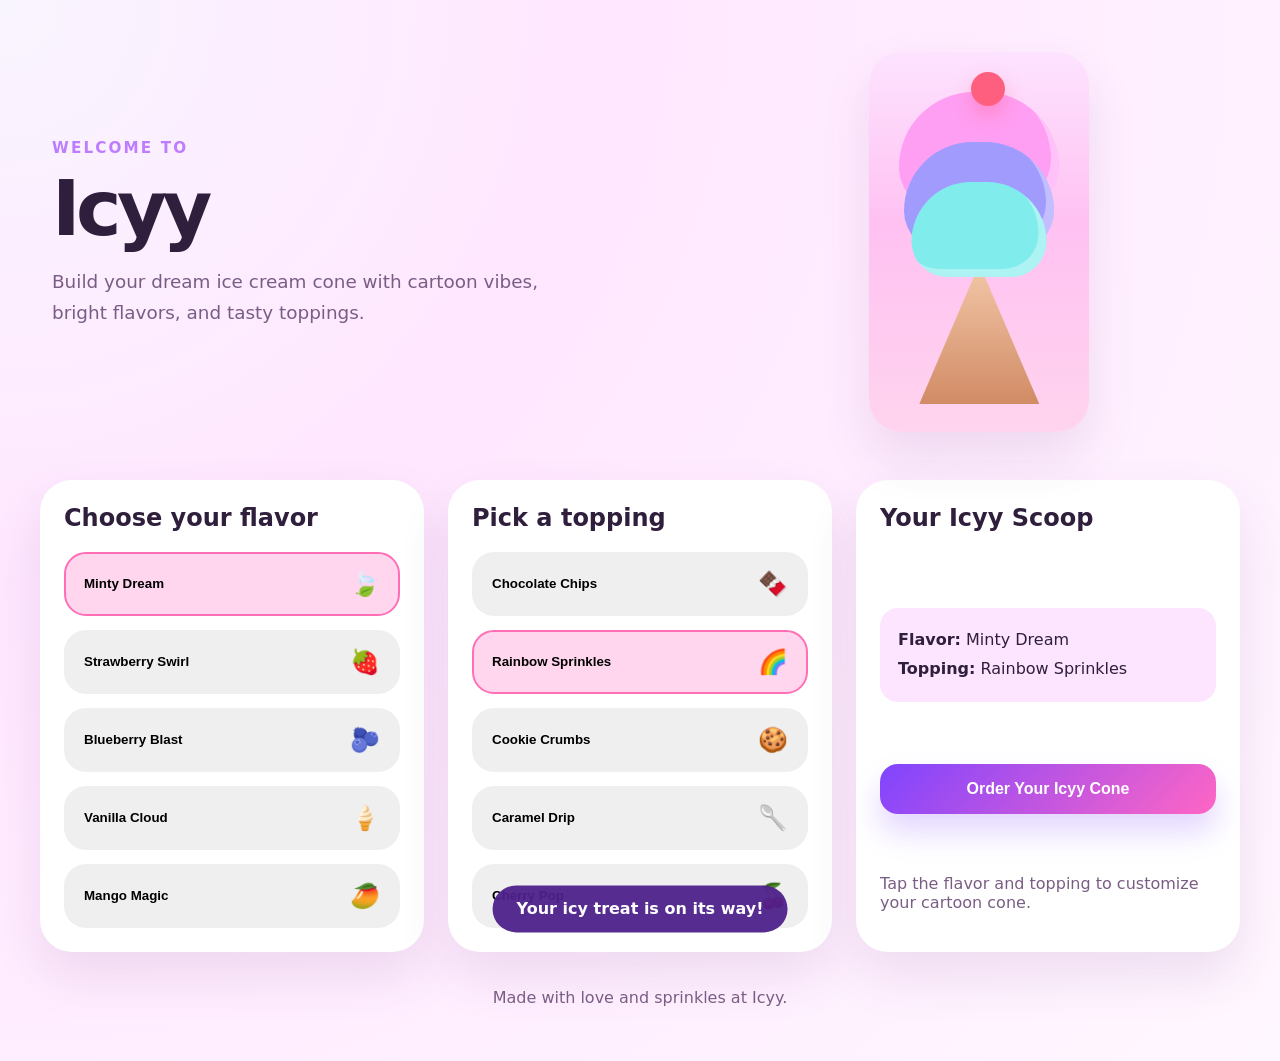
==== index.html @ 004eb53b "Initial commit has been done" ====
<!DOCTYPE html>
<html lang="en">
<head>
  <meta charset="UTF-8" />
  <meta name="viewport" content="width=device-width, initial-scale=1.0" />
  <title>Icyy Ice Cream Shop</title>
  <link rel="stylesheet" href="style.css" />
</head>
<body>
  <div class="page-shell">
    <header class="hero">
      <div class="hero-text">
        <span class="eyebrow">Welcome to</span>
        <h1>Icyy</h1>
        <p>Build your dream ice cream cone with cartoon vibes, bright flavors, and tasty toppings.</p>
      </div>
      <div class="hero-visual">
        <div class="ice-cream-card">
          <div class="cone"></div>
          <div class="scoop scoop-1"></div>
          <div class="scoop scoop-2"></div>
          <div class="scoop scoop-3"></div>
          <div class="cherry"></div>
        </div>
      </div>
    </header>

    <main>
      <section class="builder-panel">
        <div class="panel card">
          <h2>Choose your flavor</h2>
          <div class="options-grid" id="flavorOptions"></div>
        </div>

        <div class="panel card">
          <h2>Pick a topping</h2>
          <div class="options-grid" id="toppingOptions"></div>
        </div>

        <div class="panel card summary-card">
          <h2>Your Icyy Scoop</h2>
          <div class="summary-block">
            <p><strong>Flavor:</strong> <span id="selectedFlavor">Mint</span></p>
            <p><strong>Topping:</strong> <span id="selectedTopping">Chocolate Chips</span></p>
          </div>
          <button id="orderButton" class="button">Order Your Icyy Cone</button>
          <p class="note">Tap the flavor and topping to customize your cartoon cone.</p>
        </div>
      </section>
    </main>

    <footer>
      <p>Made with love and sprinkles at Icyy.</p>
    </footer>
  </div>

  <div class="toast" id="toast">Your icy treat is on its way!</div>

  <script src="script.js"></script>
</body>
</html>
---- style.css ----
:root {
  --bg: #fff7ff;
  --surface: #ffffff;
  --surface-soft: #fde4ff;
  --text: #2f1f3c;
  --text-secondary: #7a5d85;
  --accent: #ff6fb5;
  --accent-soft: #ffd6ee;
  --shadow: 0 24px 50px rgba(118, 57, 128, 0.12);
  --button: #7f44ff;
  --button-hover: #8748ff;
}

* {
  box-sizing: border-box;
}

body {
  margin: 0;
  font-family: 'Inter', system-ui, sans-serif;
  background: radial-gradient(circle at top left, #f9f5ff 0%, #ffe7ff 35%, #fff7ff 100%);
  color: var(--text);
}

.page-shell {
  min-height: 100vh;
  display: flex;
  flex-direction: column;
  padding: 24px;
}

.hero {
  display: grid;
  grid-template-columns: 1.3fr 1fr;
  gap: 32px;
  align-items: center;
  padding: 28px;
}

.hero-text {
  max-width: 620px;
}

.eyebrow {
  display: inline-block;
  font-size: 0.95rem;
  font-weight: 700;
  letter-spacing: 0.14em;
  text-transform: uppercase;
  color: #be7cff;
  margin-bottom: 16px;
}

h1 {
  margin: 0;
  font-size: clamp(3rem, 6vw, 5rem);
  line-height: 0.95;
  letter-spacing: -0.06em;
}

.hero p {
  font-size: 1.15rem;
  color: var(--text-secondary);
  max-width: 520px;
  margin-top: 20px;
  line-height: 1.7;
}

.hero-visual {
  display: flex;
  justify-content: center;
}

.ice-cream-card {
  position: relative;
  width: 220px;
  height: 380px;
  border-radius: 2rem;
  background: linear-gradient(180deg, #fde3ff 0%, #ffc1f2 45%, #ffd4ee 100%);
  box-shadow: var(--shadow);
  display: flex;
  align-items: flex-end;
  justify-content: center;
  padding-bottom: 24px;
}

.cone {
  width: 120px;
  height: 140px;
  background: linear-gradient(180deg, #f3c8a9 0%, #d18b65 100%);
  clip-path: polygon(50% 0%, 0% 100%, 100% 100%);
  position: absolute;
  bottom: 28px;
}

.scoop {
  width: 160px;
  height: 120px;
  border-radius: 100px 100px 60px 60px;
  position: absolute;
  left: 50%;
  transform: translateX(-50%);
  box-shadow: inset -8px -8px 0 rgba(255,255,255,0.35);
}

.scoop-1 {
  top: 40px;
  background: #ff9ff3;
}

.scoop-2 {
  top: 90px;
  background: #a29bfe;
  width: 150px;
  height: 110px;
}

.scoop-3 {
  top: 130px;
  background: #81ecec;
  width: 135px;
  height: 95px;
}

.cherry {
  width: 34px;
  height: 34px;
  border-radius: 50%;
  background: #ff5f7f;
  position: absolute;
  top: 20px;
  left: 54%;
  transform: translateX(-50%);
  box-shadow: 0 10px 20px rgba(255,95,127,0.35);
}

.builder-panel {
  display: grid;
  grid-template-columns: repeat(3, minmax(0, 1fr));
  gap: 24px;
  margin: 20px auto 0;
  width: min(1200px, 100%);
}

.card {
  background: var(--surface);
  border-radius: 32px;
  padding: 24px;
  box-shadow: var(--shadow);
}

.panel h2 {
  margin-top: 0;
  color: var(--text);
}

.options-grid {
  display: grid;
  gap: 14px;
  margin-top: 18px;
}

.option {
  display: flex;
  align-items: center;
  justify-content: space-between;
  padding: 16px 18px;
  border-radius: 22px;
  border: 2px solid transparent;
  cursor: pointer;
  transition: transform 0.25s ease, border-color 0.25s ease, background 0.25s ease;
}

.option:hover {
  transform: translateX(4px);
}

.option.selected {
  border-color: var(--accent);
  background: var(--accent-soft);
}

.option span {
  font-weight: 700;
}

.option .emoji {
  font-size: 1.5rem;
}

.summary-card {
  display: flex;
  flex-direction: column;
  justify-content: space-between;
}

.summary-block {
  background: var(--surface-soft);
  border-radius: 18px;
  padding: 18px;
  margin-top: 14px;
}

.summary-block p {
  margin: 0;
  line-height: 1.8;
}

.button {
  margin-top: 20px;
  width: 100%;
  border: none;
  background: linear-gradient(135deg, var(--button), #ff66c4);
  color: white;
  font-size: 1rem;
  font-weight: 700;
  padding: 16px 18px;
  border-radius: 18px;
  cursor: pointer;
  box-shadow: 0 18px 30px rgba(127, 68, 255, 0.22);
  transition: transform 0.2s ease, box-shadow 0.2s ease;
}

.button:hover {
  transform: translateY(-2px);
  box-shadow: 0 22px 35px rgba(127, 68, 255, 0.3);
}

.note {
  margin-top: 18px;
  color: var(--text-secondary);
}

footer {
  margin-top: auto;
  padding: 20px 0 14px;
  text-align: center;
  color: var(--text-secondary);
}

.toast {
  position: fixed;
  left: 50%;
  bottom: 24px;
  transform: translateX(-50%) translateY(120%);
  background: rgba(79, 33, 139, 0.95);
  color: white;
  border-radius: 999px;
  padding: 14px 24px;
  font-weight: 700;
  transition: transform 0.35s ease;
  pointer-events: none;
}

.toast.visible {
  transform: translateX(-50%) translateY(0);
}

@media (max-width: 900px) {
  .hero {
    grid-template-columns: 1fr;
    text-align: center;
  }

  .hero-visual {
    order: -1;
  }

  .builder-panel {
    grid-template-columns: 1fr;
  }
}
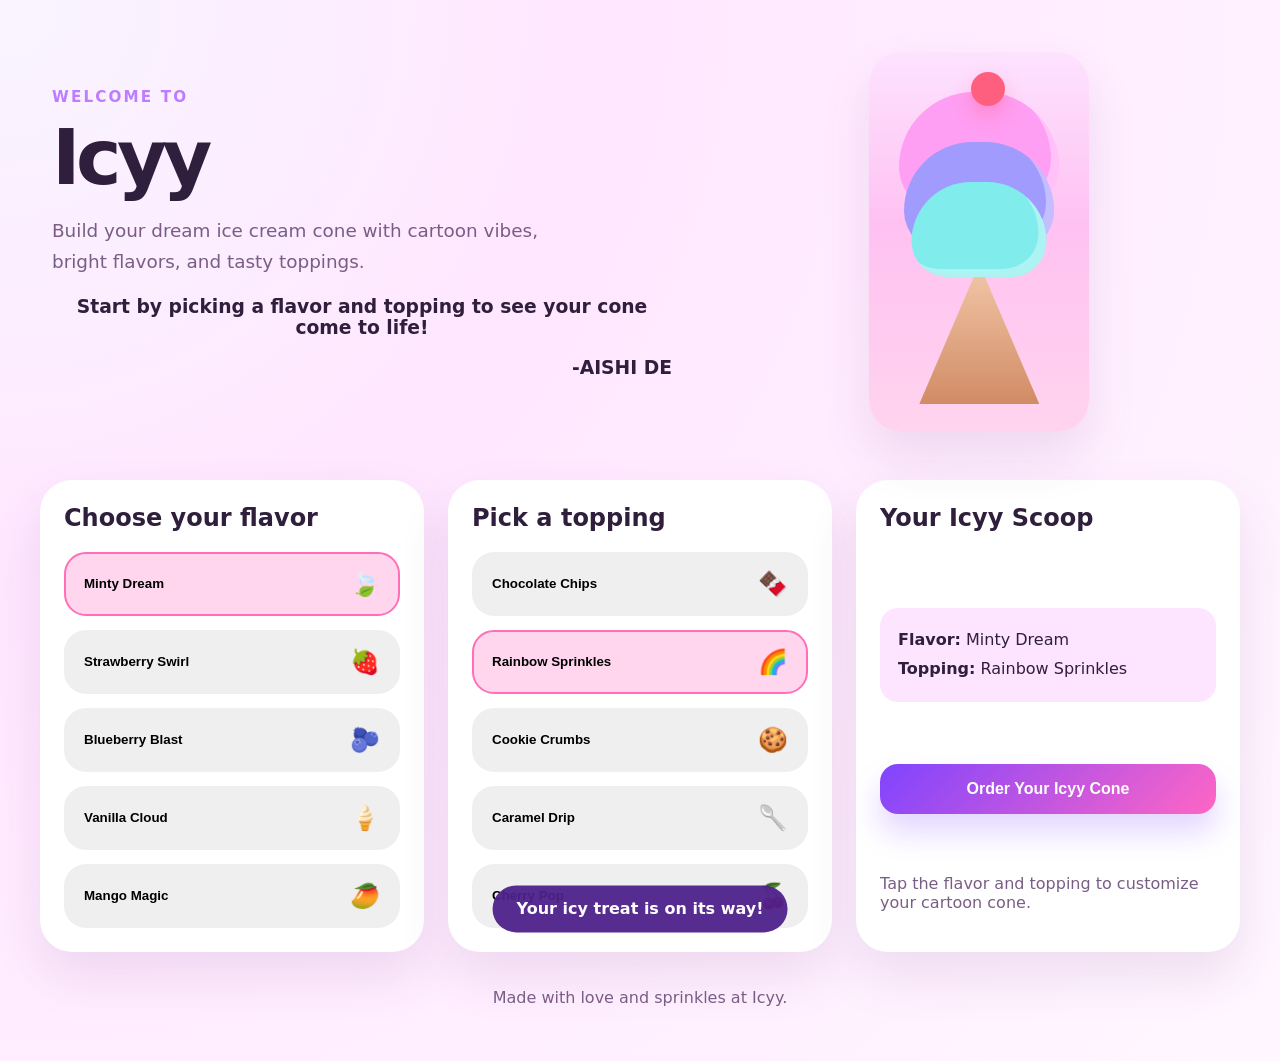
==== commit e8377e88: "Name added here" ====
--- a/index.html
+++ b/index.html
@@ -13,6 +13,8 @@
         <span class="eyebrow">Welcome to</span>
         <h1>Icyy</h1>
         <p>Build your dream ice cream cone with cartoon vibes, bright flavors, and tasty toppings.</p>
+        <h3 style="text-align: center;">Start by picking a flavor and topping to see your cone come to life!</h3>
+        <h3 style="text-align: right;">-AISHI DE</h3>
       </div>
       <div class="hero-visual">
         <div class="ice-cream-card">
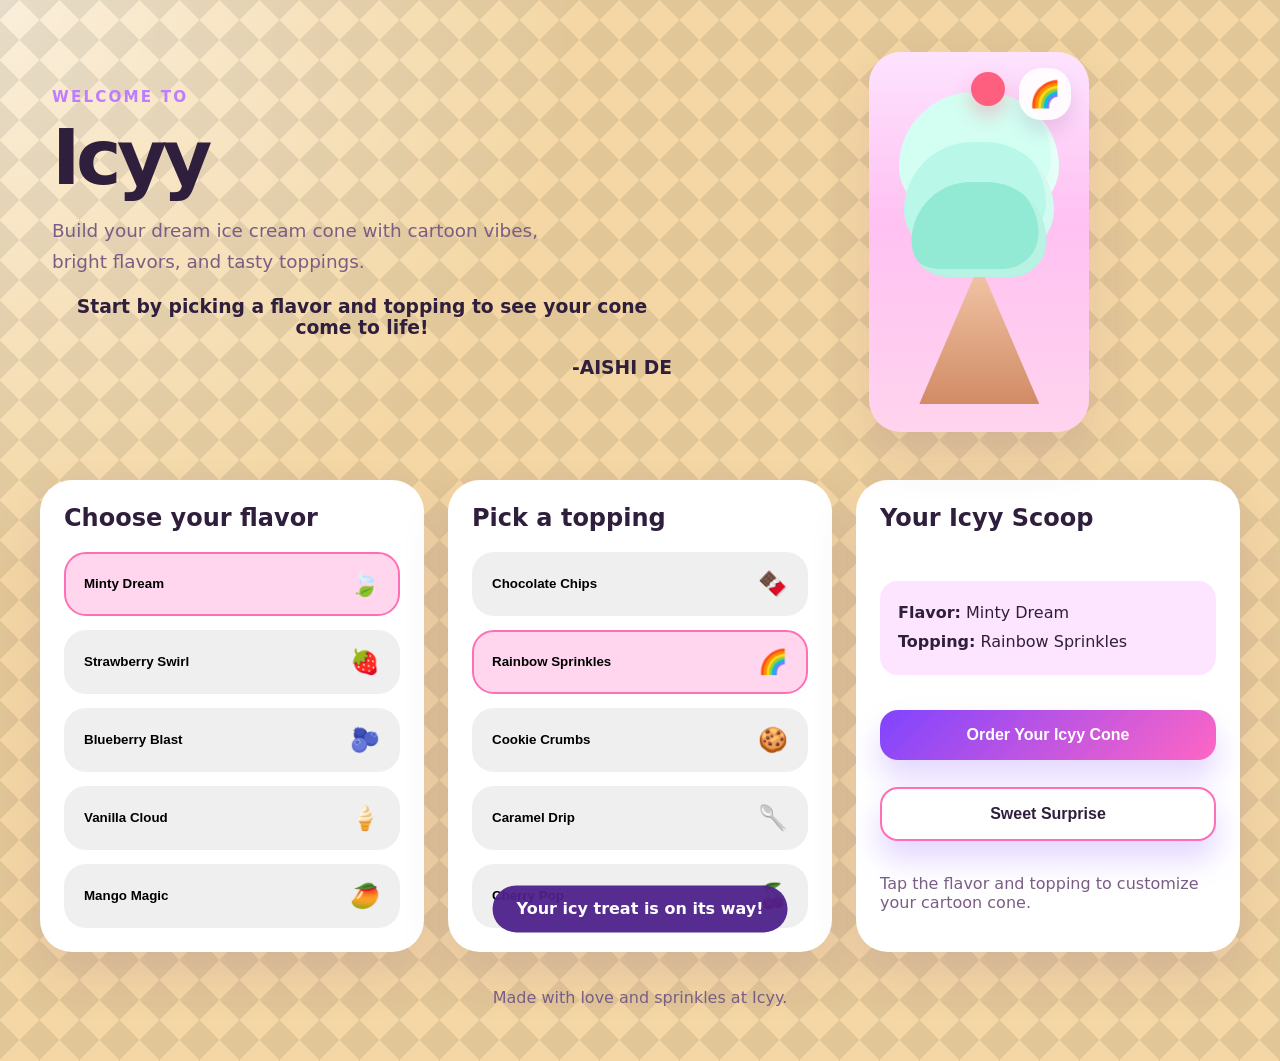
==== commit 790d1c7e: "Created a new background" ====
--- a/index.html
+++ b/index.html
@@ -23,6 +23,7 @@
           <div class="scoop scoop-2"></div>
           <div class="scoop scoop-3"></div>
           <div class="cherry"></div>
+          <div class="topping-badge" id="toppingBadge">🍫</div>
         </div>
       </div>
     </header>
@@ -46,6 +47,7 @@
             <p><strong>Topping:</strong> <span id="selectedTopping">Chocolate Chips</span></p>
           </div>
           <button id="orderButton" class="button">Order Your Icyy Cone</button>
+          <button id="surpriseButton" class="button secondary">Sweet Surprise</button>
           <p class="note">Tap the flavor and topping to customize your cartoon cone.</p>
         </div>
       </section>
--- a/style.css
+++ b/style.css
@@ -18,7 +18,12 @@
 body {
   margin: 0;
   font-family: 'Inter', system-ui, sans-serif;
-  background: radial-gradient(circle at top left, #f9f5ff 0%, #ffe7ff 35%, #fff7ff 100%);
+  background-color: #f4d7a4;
+  background-image:
+    linear-gradient(45deg, rgba(0,0,0,0.08) 25%, transparent 25%, transparent 75%, rgba(0,0,0,0.08) 75%, rgba(0,0,0,0.08) 100%),
+    linear-gradient(135deg, rgba(0,0,0,0.08) 25%, transparent 25%, transparent 75%, rgba(0,0,0,0.08) 75%, rgba(0,0,0,0.08) 100%),
+    radial-gradient(circle at top left, rgba(255,255,255,0.6), transparent 35%);
+  background-size: 40px 40px, 40px 40px, 100% 100%;
   color: var(--text);
 }
 
@@ -132,6 +137,41 @@
   left: 54%;
   transform: translateX(-50%);
   box-shadow: 0 10px 20px rgba(255,95,127,0.35);
+}
+
+.topping-badge {
+  position: absolute;
+  top: 16px;
+  right: 18px;
+  width: 52px;
+  height: 52px;
+  display: grid;
+  place-items: center;
+  border-radius: 22px;
+  background: rgba(255, 255, 255, 0.88);
+  font-size: 1.6rem;
+  box-shadow: 0 12px 18px rgba(118, 57, 128, 0.14);
+  transition: transform 0.2s ease, background 0.2s ease;
+}
+
+.ice-cream-card:hover .topping-badge {
+  transform: translateY(-2px);
+}
+
+.button.secondary {
+  margin-top: 12px;
+  background: white;
+  color: var(--text);
+  border: 2px solid var(--accent);
+}
+
+.button.secondary:hover {
+  background: var(--accent-soft);
+}
+
+@keyframes float {
+  0%, 100% { transform: translateY(0); }
+  50% { transform: translateY(-10px); }
 }
 
 .builder-panel {
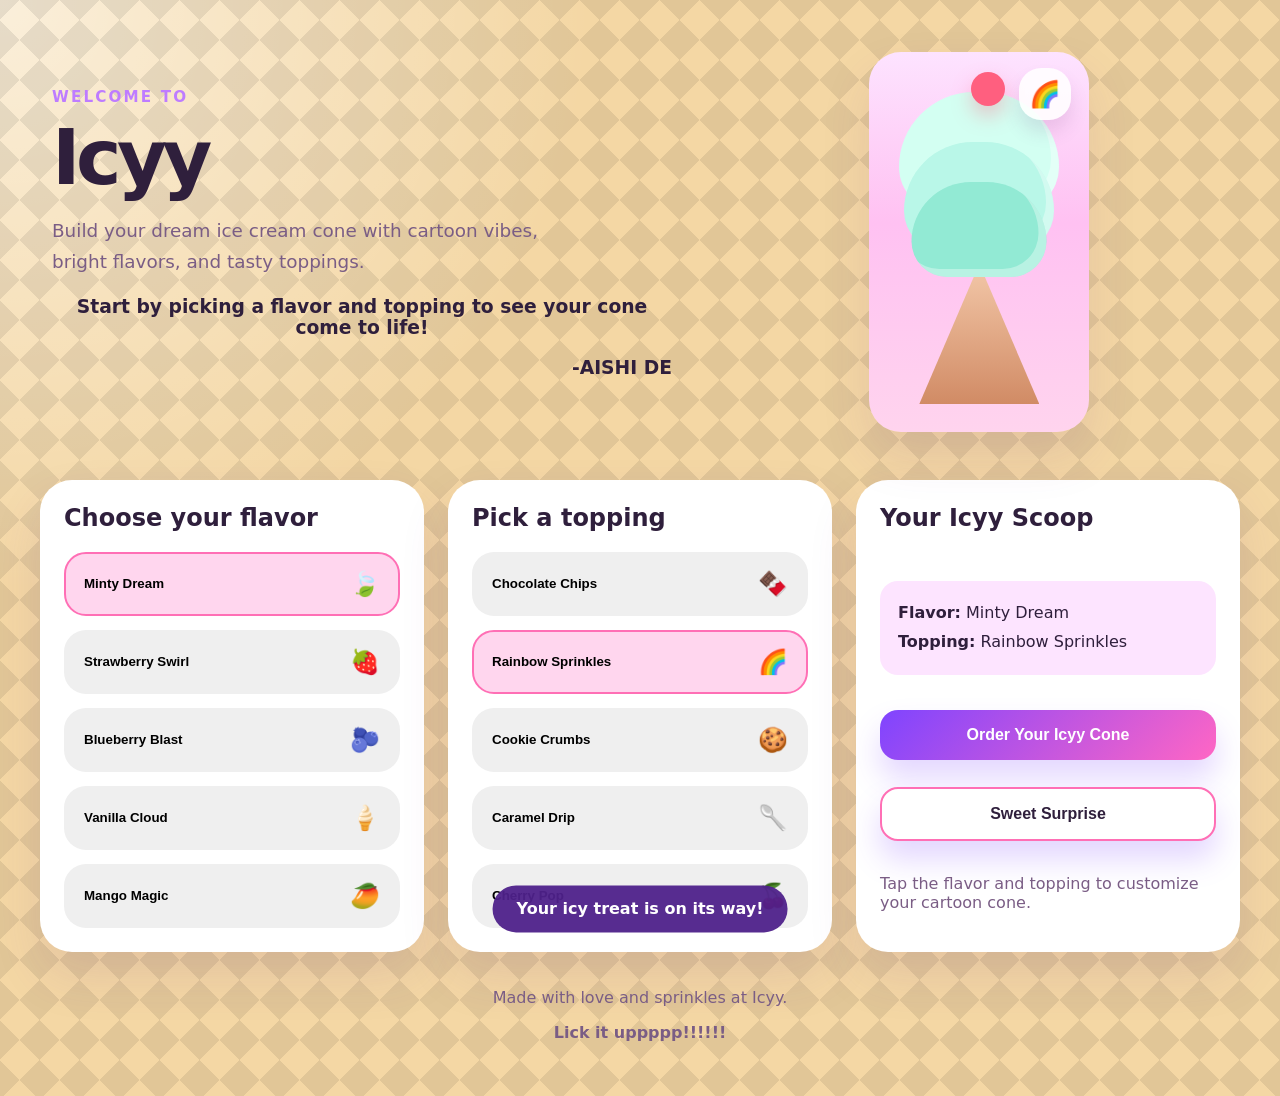
==== commit 2aa5398b: "added a footer text" ====
--- a/index.html
+++ b/index.html
@@ -55,6 +55,7 @@
 
     <footer>
       <p>Made with love and sprinkles at Icyy.</p>
+      <p> <b> Lick it uppppp!!!!!!</b></p>
     </footer>
   </div>
 
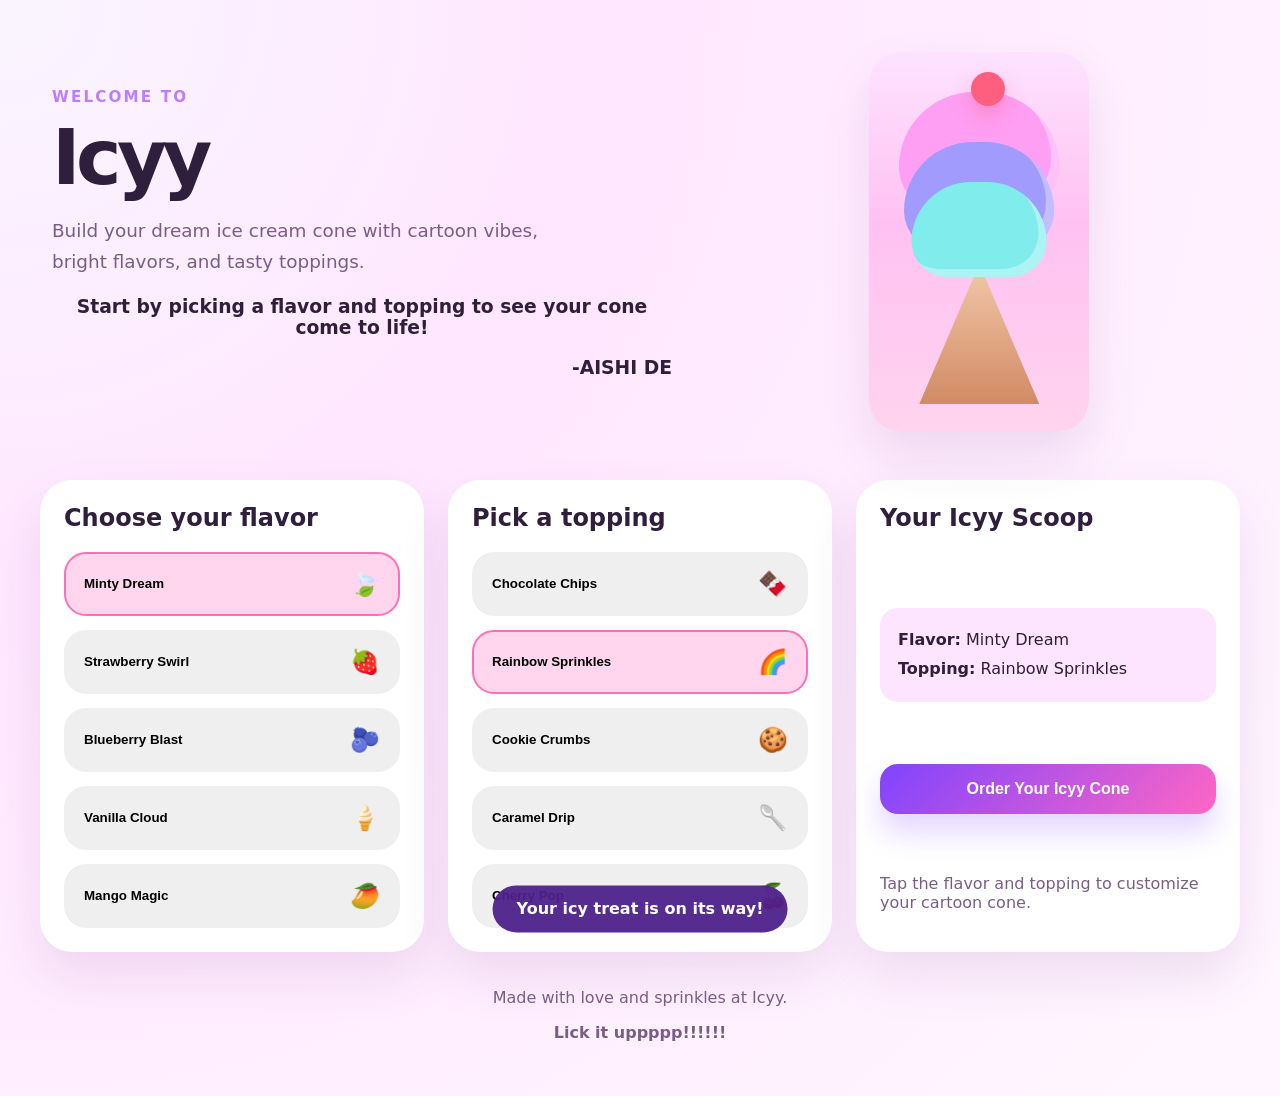
==== commit ae24d746: "Revert "Created a new background" This reverts commit 790d1c7e95119744dfe9fc897528a0a4e08b0c37.  790" ====
--- a/index.html
+++ b/index.html
@@ -23,7 +23,6 @@
           <div class="scoop scoop-2"></div>
           <div class="scoop scoop-3"></div>
           <div class="cherry"></div>
-          <div class="topping-badge" id="toppingBadge">🍫</div>
         </div>
       </div>
     </header>
@@ -47,7 +46,6 @@
             <p><strong>Topping:</strong> <span id="selectedTopping">Chocolate Chips</span></p>
           </div>
           <button id="orderButton" class="button">Order Your Icyy Cone</button>
-          <button id="surpriseButton" class="button secondary">Sweet Surprise</button>
           <p class="note">Tap the flavor and topping to customize your cartoon cone.</p>
         </div>
       </section>
--- a/style.css
+++ b/style.css
@@ -18,12 +18,7 @@
 body {
   margin: 0;
   font-family: 'Inter', system-ui, sans-serif;
-  background-color: #f4d7a4;
-  background-image:
-    linear-gradient(45deg, rgba(0,0,0,0.08) 25%, transparent 25%, transparent 75%, rgba(0,0,0,0.08) 75%, rgba(0,0,0,0.08) 100%),
-    linear-gradient(135deg, rgba(0,0,0,0.08) 25%, transparent 25%, transparent 75%, rgba(0,0,0,0.08) 75%, rgba(0,0,0,0.08) 100%),
-    radial-gradient(circle at top left, rgba(255,255,255,0.6), transparent 35%);
-  background-size: 40px 40px, 40px 40px, 100% 100%;
+  background: radial-gradient(circle at top left, #f9f5ff 0%, #ffe7ff 35%, #fff7ff 100%);
   color: var(--text);
 }
 
@@ -139,41 +134,6 @@
   box-shadow: 0 10px 20px rgba(255,95,127,0.35);
 }
 
-.topping-badge {
-  position: absolute;
-  top: 16px;
-  right: 18px;
-  width: 52px;
-  height: 52px;
-  display: grid;
-  place-items: center;
-  border-radius: 22px;
-  background: rgba(255, 255, 255, 0.88);
-  font-size: 1.6rem;
-  box-shadow: 0 12px 18px rgba(118, 57, 128, 0.14);
-  transition: transform 0.2s ease, background 0.2s ease;
-}
-
-.ice-cream-card:hover .topping-badge {
-  transform: translateY(-2px);
-}
-
-.button.secondary {
-  margin-top: 12px;
-  background: white;
-  color: var(--text);
-  border: 2px solid var(--accent);
-}
-
-.button.secondary:hover {
-  background: var(--accent-soft);
-}
-
-@keyframes float {
-  0%, 100% { transform: translateY(0); }
-  50% { transform: translateY(-10px); }
-}
-
 .builder-panel {
   display: grid;
   grid-template-columns: repeat(3, minmax(0, 1fr));
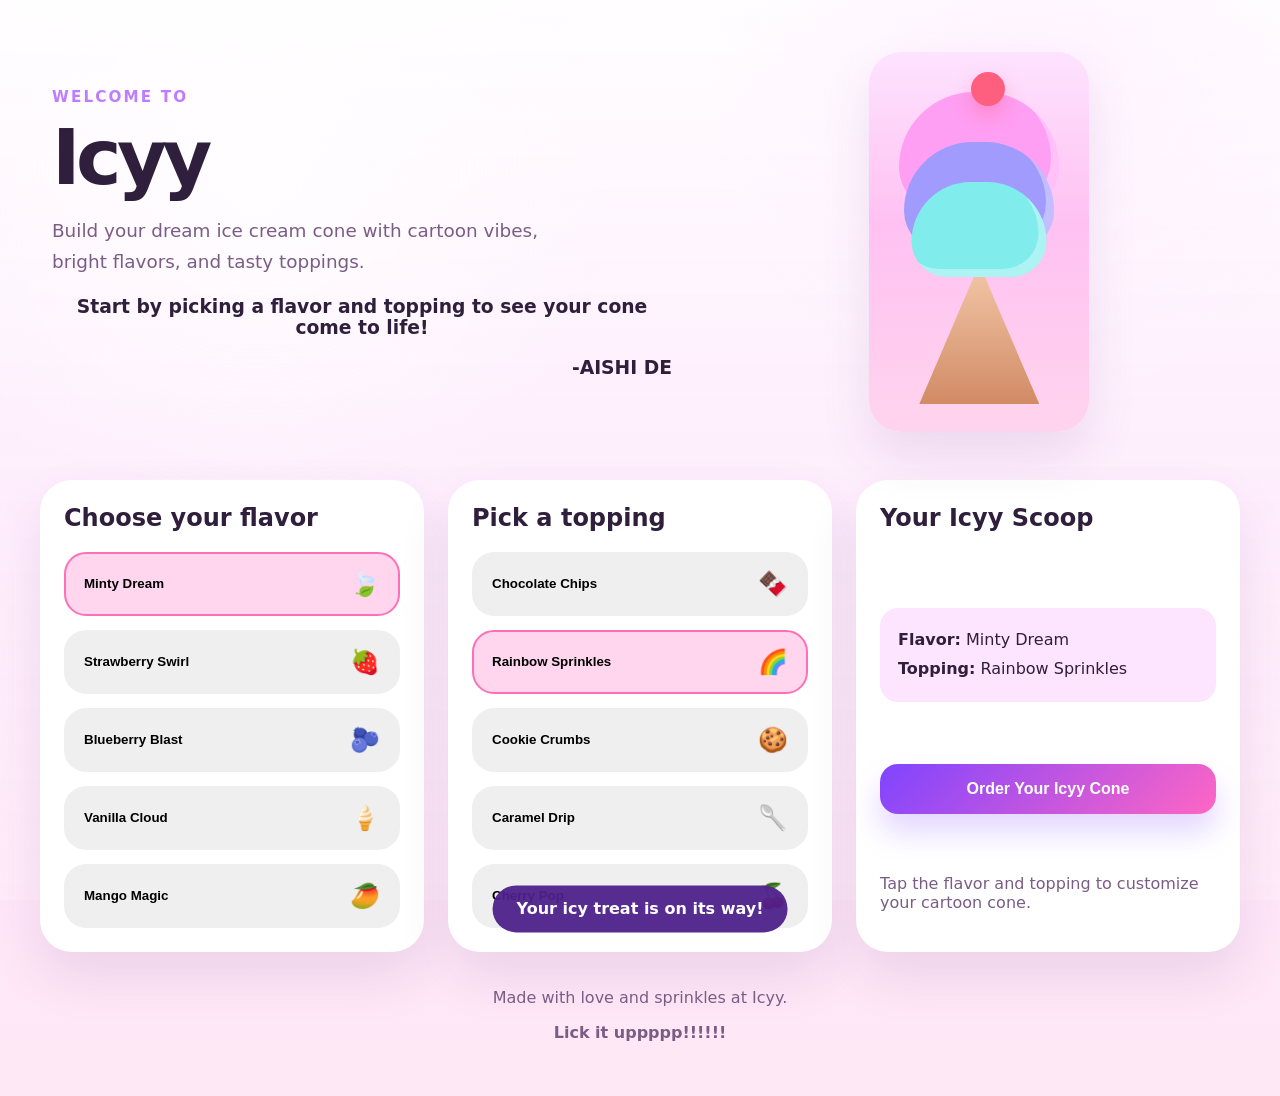
==== commit 03eeb63a: "Live background added" ====
--- a/index.html
+++ b/index.html
@@ -7,6 +7,14 @@
   <link rel="stylesheet" href="style.css" />
 </head>
 <body>
+  <div class="ice-bg">
+    <span>🍦</span>
+    <span>🍨</span>
+    <span>🍧</span>
+    <span>🍦</span>
+    <span>🍨</span>
+    <span>🍧</span>
+  </div>
   <div class="page-shell">
     <header class="hero">
       <div class="hero-text">
--- a/style.css
+++ b/style.css
@@ -18,8 +18,84 @@
 body {
   margin: 0;
   font-family: 'Inter', system-ui, sans-serif;
-  background: radial-gradient(circle at top left, #f9f5ff 0%, #ffe7ff 35%, #fff7ff 100%);
+  background: linear-gradient(180deg, #fffcff 0%, #fce4ff 45%, #ffe8f5 100%);
   color: var(--text);
+  overflow-x: hidden;
+}
+
+.ice-bg {
+  position: fixed;
+  inset: 0;
+  z-index: -1;
+  pointer-events: none;
+  overflow: hidden;
+  background: radial-gradient(circle at 20% 20%, rgba(255, 255, 255, 0.75), transparent 28%),
+              radial-gradient(circle at 80% 10%, rgba(255, 240, 255, 0.8), transparent 24%),
+              linear-gradient(180deg, rgba(255, 255, 255, 0.55), rgba(255, 237, 249, 0.65));
+}
+
+.ice-bg span {
+  position: absolute;
+  font-size: 3rem;
+  opacity: 0.85;
+  animation: floatIce 12s linear infinite;
+  will-change: transform, opacity;
+}
+
+.ice-bg span:nth-child(1) {
+  left: 8%;
+  top: 110%;
+  animation-delay: 0s;
+  animation-duration: 14s;
+}
+
+.ice-bg span:nth-child(2) {
+  left: 55%;
+  top: 120%;
+  animation-delay: 2s;
+  animation-duration: 16s;
+}
+
+.ice-bg span:nth-child(3) {
+  left: 28%;
+  top: 115%;
+  animation-delay: 4s;
+  animation-duration: 18s;
+}
+
+.ice-bg span:nth-child(4) {
+  left: 78%;
+  top: 112%;
+  animation-delay: 1s;
+  animation-duration: 15s;
+}
+
+.ice-bg span:nth-child(5) {
+  left: 45%;
+  top: 105%;
+  animation-delay: 3s;
+  animation-duration: 17s;
+}
+
+.ice-bg span:nth-child(6) {
+  left: 65%;
+  top: 108%;
+  animation-delay: 5s;
+  animation-duration: 19s;
+}
+
+@keyframes floatIce {
+  0% {
+    transform: translate(0, 0) rotate(0deg);
+    opacity: 0.7;
+  }
+  50% {
+    opacity: 1;
+  }
+  100% {
+    transform: translate(-10vw, -140vh) rotate(360deg);
+    opacity: 0.4;
+  }
 }
 
 .page-shell {
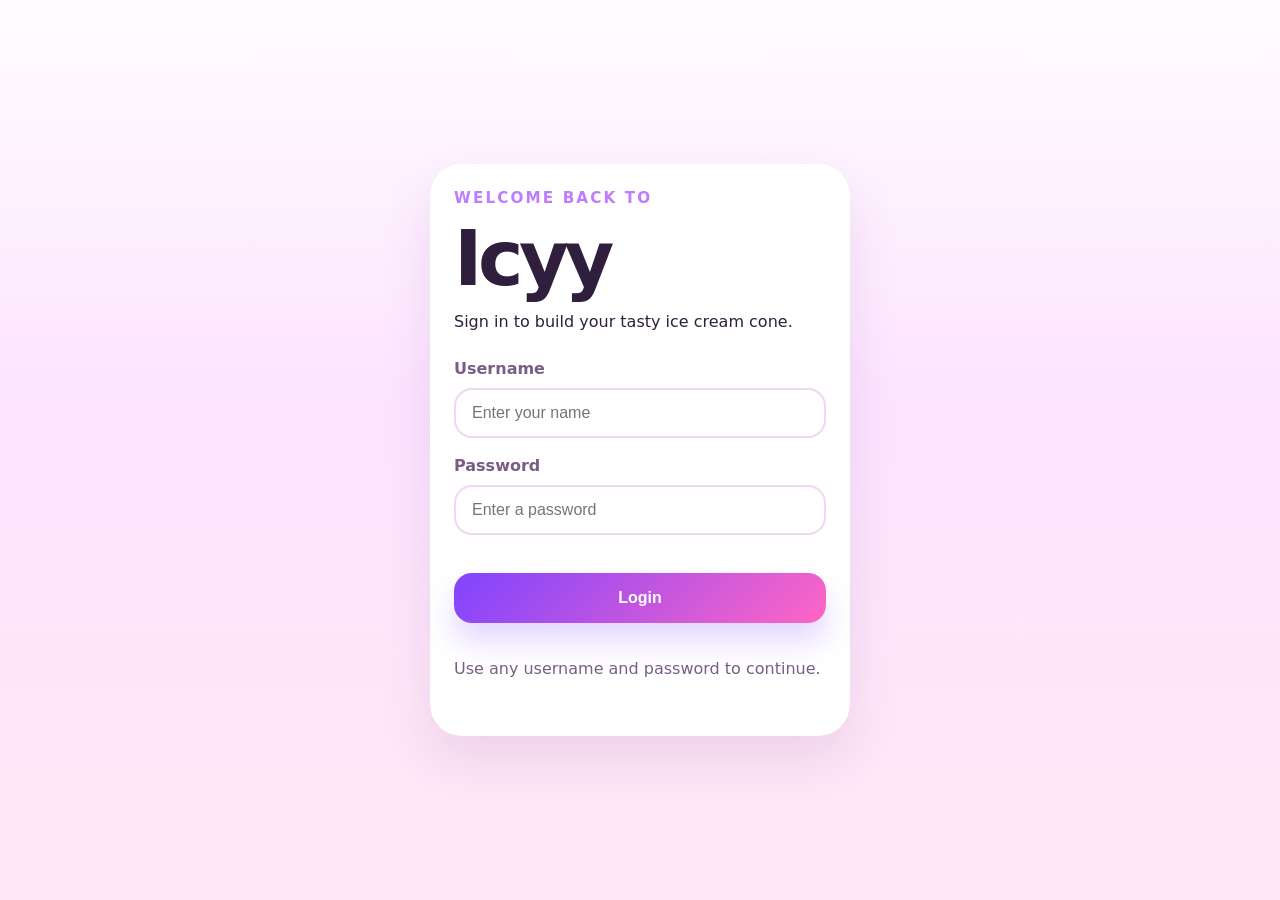
==== commit c1d86af0: "Add login page and Selenium login test" ====
--- a/index.html
+++ b/index.html
@@ -21,7 +21,7 @@
         <span class="eyebrow">Welcome to</span>
         <h1>Icyy</h1>
         <p>Build your dream ice cream cone with cartoon vibes, bright flavors, and tasty toppings.</p>
-        <h3 style="text-align: center;">Start by picking a flavor and topping to see your cone come to life!</h3>
+        <h3 class="welcome-user">Hi, <span id="userName"></span>! Start by picking a flavor and topping.</h3>
         <h3 style="text-align: right;">-AISHI DE</h3>
       </div>
       <div class="hero-visual">
@@ -54,6 +54,7 @@
             <p><strong>Topping:</strong> <span id="selectedTopping">Chocolate Chips</span></p>
           </div>
           <button id="orderButton" class="button">Order Your Icyy Cone</button>
+          <button id="logoutButton" class="button secondary">Logout</button>
           <p class="note">Tap the flavor and topping to customize your cartoon cone.</p>
         </div>
       </section>
@@ -67,6 +68,7 @@
 
   <div class="toast" id="toast">Your icy treat is on its way!</div>
 
+  <script src="auth.js" defer></script>
   <script src="script.js"></script>
 </body>
 </html>
--- a/style.css
+++ b/style.css
@@ -142,6 +142,77 @@
   line-height: 1.7;
 }
 
+.welcome-user {
+  font-size: 1.05rem;
+  margin-top: 12px;
+  color: #5e3a7d;
+}
+
+.login-shell {
+  min-height: 100vh;
+  display: grid;
+  place-items: center;
+  padding: 24px;
+}
+
+.login-card {
+  max-width: 420px;
+  width: 100%;
+  background: linear-gradient(180deg, #ffffff, #ffeaf6);
+  padding: 36px;
+  border-radius: 32px;
+  box-shadow: var(--shadow);
+}
+
+.login-header {
+  margin-bottom: 28px;
+}
+
+.login-form {
+  display: grid;
+  gap: 18px;
+}
+
+.field-row {
+  display: grid;
+  gap: 10px;
+}
+
+.field-row label {
+  font-weight: 700;
+  color: var(--text-secondary);
+}
+
+.field-row input {
+  width: 100%;
+  border: 2px solid #f0d7f3;
+  border-radius: 18px;
+  padding: 14px 16px;
+  font-size: 1rem;
+  background: #fff;
+}
+
+.field-row input:focus {
+  outline: none;
+  border-color: var(--accent);
+  box-shadow: 0 0 0 4px rgba(255, 111, 181, 0.12);
+}
+
+.error-text {
+  color: #d93b76;
+  font-weight: 700;
+  margin: 0;
+}
+
+.button-group {
+  display: flex;
+  justify-content: stretch;
+}
+
+.button-group .button {
+  width: 100%;
+}
+
 .hero-visual {
   display: flex;
   justify-content: center;
